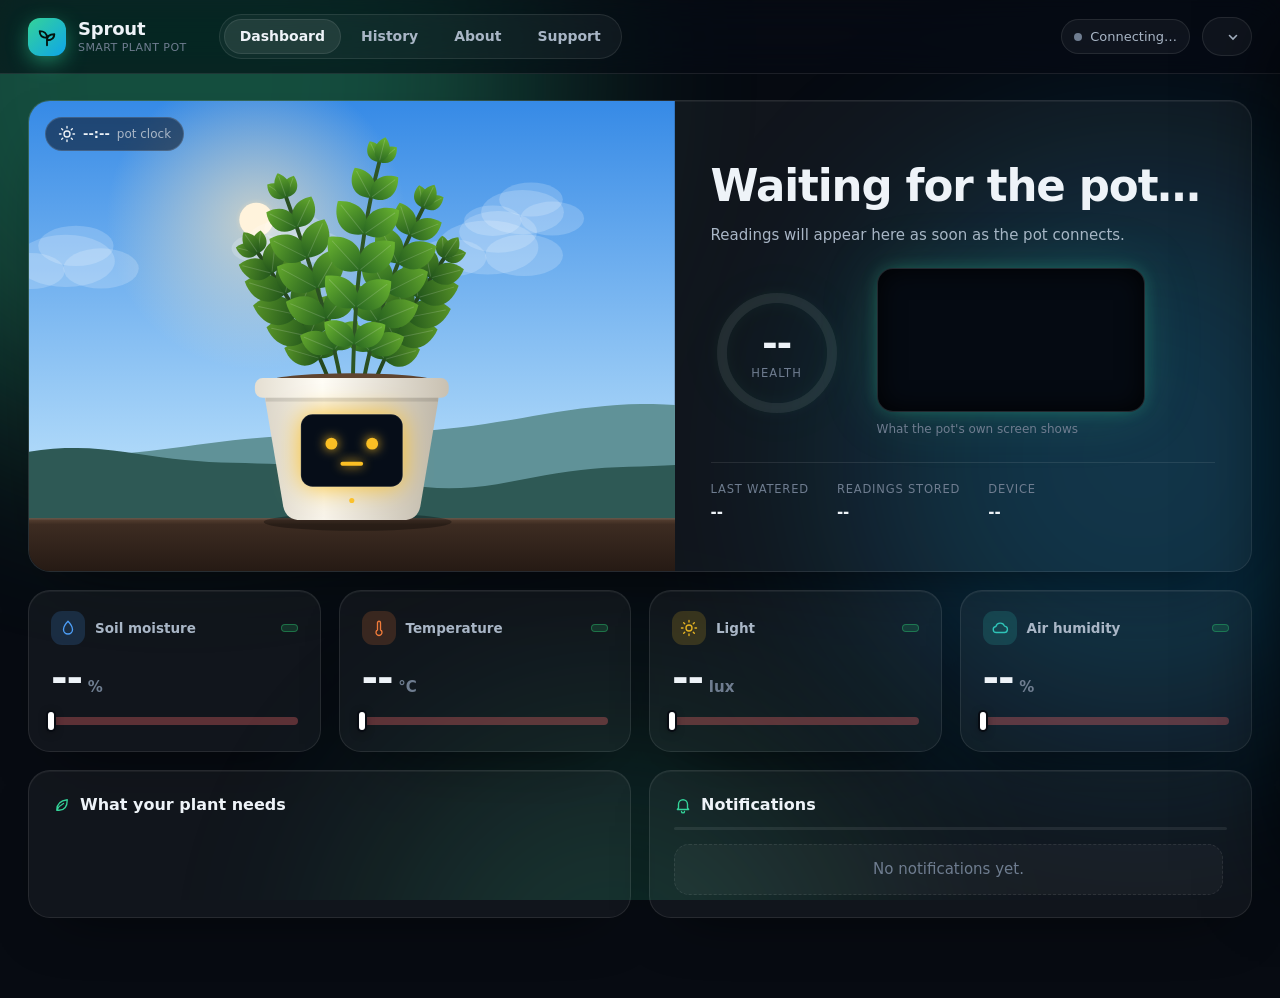
==== static/index.html @ 836662a9 "Initial commit: Smart Plant Pot ESP32 firmware, Flask server with SQLite, and the web dashboard (Das" ====
<!doctype html>
<html lang="en">
<head>
  <meta charset="utf-8">
  <meta name="viewport" content="width=device-width, initial-scale=1">
  <title>Sprout · Smart Plant Pot</title>
  <link rel="stylesheet" href="css/style.css">
</head>
<body data-state="healthy">
  <div class="aurora" aria-hidden="true"><i></i><i></i><i></i></div>

  <header class="nav">
    <a class="brand" href="#dashboard">
      <span class="logo"><svg viewBox="0 0 24 24"><path d="M12 21v-8M12 13C12 8 8.5 5.5 4 5.5 4 10 6.5 13 12 13zM12 15.5c0-4 3-6.5 8-6.5 0 4.2-2.8 6.5-8 6.5z"/></svg></span>
      <span>Sprout<small>Smart Plant Pot</small></span>
    </a>
    <nav class="tabs" id="tabs">
      <a href="#dashboard" data-page="dashboard">Dashboard</a>
      <a href="#history" data-page="history">History</a>
      <a href="#about" data-page="about">About</a>
      <a href="#support" data-page="support">Support</a>
    </nav>
    <div class="nav-right">
      <div class="conn" id="conn"><span class="dot"></span><span id="connText">Connecting…</span></div>
      <label class="select"><span class="sr">Plant profile</span><select id="profileSel"></select></label>
      <button class="btn" id="simBtn" type="button"><span data-ic="sliders"></span><span class="lbl">Simulator</span></button>
    </div>
  </header>

  <main>
    <!-- ================= DASHBOARD ================= -->
    <section class="page" id="page-dashboard">
      <div class="hero card">
        <div class="scene-wrap">
          <canvas id="scene"></canvas>
          <div class="scene-chips">
            <span class="chip" id="clockChip"><span data-ic="sun"></span><b>--:--</b><em>pot clock</em></span>
          </div>
          <div class="offline-veil" id="offlineVeil"><span data-ic="wifi"></span>Pot is offline. Showing the last reading.</div>
        </div>
        <div class="hero-info">
          <div class="eyebrow"><span class="state-pill" id="statePill"></span><span id="latin"></span></div>
          <h1 id="headline">Waiting for the pot…</h1>
          <p class="subline" id="subline">Readings will appear here as soon as the pot connects.</p>

          <div class="hero-row">
            <div class="ring">
              <svg viewBox="0 0 120 120">
                <circle class="ring-bg" cx="60" cy="60" r="50"/>
                <circle class="ring-fg" id="ringFg" cx="60" cy="60" r="50" transform="rotate(-90 60 60)"/>
              </svg>
              <div class="ring-num"><b id="scoreNum">--</b><span>health</span></div>
            </div>
            <div class="oled-wrap">
              <div class="oled">
                <canvas id="oledScreen" width="128" height="64" aria-label="Pot screen"></canvas>
              </div>
              <span class="caption">What the pot's own screen shows</span>
            </div>
          </div>

          <dl class="facts">
            <div><dt>Last watered</dt><dd id="factWater">--</dd></div>
            <div><dt>Readings stored</dt><dd id="factCount">--</dd></div>
            <div><dt>Device</dt><dd id="factDevice">--</dd></div>
          </dl>
        </div>
      </div>

      <div class="sensors" id="sensors"></div>

      <div class="grid2">
        <div class="card pad">
          <h2><span data-ic="leaf"></span>What your plant needs</h2>
          <ul class="recs" id="recs"></ul>
        </div>
        <div class="card pad">
          <h2><span data-ic="bell"></span>Notifications<span class="feed-next" id="feedNext"></span></h2>
          <div class="feed-bar" aria-hidden="true"><i id="feedBar"></i></div>
          <ul class="feed" id="feed"><li class="empty">No notifications yet.</li></ul>
        </div>
      </div>
    </section>

    <!-- ================= HISTORY ================= -->
    <section class="page" id="page-history" hidden>
      <div class="page-head">
        <div>
          <h1>History</h1>
          <p class="subline">Every reading the pot has sent, with the ideal range for the selected plant.</p>
        </div>
        <div class="filters">
          <div class="seg" id="rangeSeg">
            <button data-n="120" type="button">Last 120</button>
            <button data-n="360" class="on" type="button">Last 360</button>
            <button data-n="1200" type="button">Last 1,200</button>
          </div>
          <div class="seg" id="viewSeg">
            <button data-v="charts" class="on" type="button">Charts</button>
            <button data-v="table" type="button">Table</button>
          </div>
        </div>
      </div>
      <div class="charts" id="charts"></div>
      <div class="card pad" id="tableWrap" hidden>
        <div class="table-scroll"><table id="histTable"></table></div>
      </div>
    </section>

    <!-- ================= ABOUT ================= -->
    <section class="page" id="page-about" hidden>
      <div class="about-hero">
        <span class="eyebrow">Diploma project · CSSE2205 · Software Engineering</span>
        <h1>A plant pot that tells you how it feels.</h1>
        <p class="lead">Sprout is a smart plant pot. Sensors in the pot watch the soil, the light and the air, and the pot
          turns those numbers into something anyone can read at a glance: one of six faces on its screen, such as
          HAPPY or THIRSTY, with a web dashboard that explains what is wrong and what to do about it.</p>
      </div>

      <h2 class="section">The six faces</h2>
      <p class="subline section-sub">The pot checks these rules from top to bottom and shows the first face that matches. The website uses exactly the same rules, so both always agree.</p>
      <div class="faces" id="faceCards"></div>
      <div class="legend">
        <span><i class="sw good"></i>Healthy: all is well</span>
        <span><i class="sw warn"></i>Normal: worth a look soon</span>
        <span><i class="sw bad"></i>Unhealthy: act now</span>
        <span><i class="sw rest"></i>Resting: it's dark, the plant sleeps</span>
      </div>

      <h2 class="section">How it works</h2>
      <div class="card pad">
        <div class="flow">
          <div class="node"><span data-ic="drop"></span><b>Sensors</b><small>Soil, light, temperature, humidity</small></div>
          <div class="pipe"></div>
          <div class="node"><span data-ic="chip"></span><b>ESP32</b><small>Reads the sensors, drives the screen</small></div>
          <div class="pipe"></div>
          <div class="node"><span data-ic="wifi"></span><b>Wi-Fi</b><small>HTTP POST with JSON</small></div>
          <div class="pipe"></div>
          <div class="node"><span data-ic="server"></span><b>Flask API</b><small>Applies the plant rules</small></div>
          <div class="pipe"></div>
          <div class="node"><span data-ic="db"></span><b>Database</b><small>Readings and notifications</small></div>
          <div class="pipe"></div>
          <div class="node"><span data-ic="screen"></span><b>Web app</b><small>Dashboard, history, advice</small></div>
        </div>
        <ol class="steps">
          <li><b>Measure.</b> The pot reads its sensors every few seconds.</li>
          <li><b>Decide.</b> The pot checks six simple rules in order and picks one face, such as HAPPY or THIRSTY.</li>
          <li><b>Send.</b> About every 6 seconds the ESP32 sends the reading to the server over Wi-Fi, or over USB as a backup.</li>
          <li><b>Show.</b> The pot draws the face on its screen. The server checks the reading with the same rules, saves it, and the web app shows live values, history, notifications and advice.</li>
        </ol>
      </div>

      <h2 class="section">What is inside</h2>
      <div class="parts">
        <div class="card pad"><h3>ESP32</h3><p>Microcontroller with built-in Wi-Fi. The brain of the pot.</p></div>
        <div class="card pad"><h3>Capacitive soil sensor</h3><p>Measures soil moisture without metal probes that corrode.</p></div>
        <div class="card pad"><h3>DHT22</h3><p>Air temperature and humidity around the plant.</p></div>
        <div class="card pad"><h3>BH1750</h3><p>Light level in lux, so the pot knows if its spot is bright enough.</p></div>
        <div class="card pad"><h3>OLED display</h3><p>A small screen on the pot that shows the face and the most important reading.</p></div>
        <div class="card pad"><h3>Flask and a database</h3><p>Python backend on the laptop that stores readings and applies the rules.</p></div>
      </div>

      <h2 class="section">The team</h2>
      <div class="team" id="team"></div>
      <p class="note">The real pot sends its readings over Wi-Fi, or over USB as a backup. When no pot is connected, the built-in simulator sends readings to the same address, so the website can still be demonstrated.</p>
    </section>

    <!-- ================= SUPPORT ================= -->
    <section class="page" id="page-support" hidden>
      <div class="page-head">
        <div>
          <h1>Customer support</h1>
          <p class="subline">Questions or problems with your Smart Plant Pot? Send the team a message and we'll reply by email.</p>
        </div>
      </div>
      <div class="support">
        <div class="card pad">
          <h2><span data-ic="mail"></span>Send us a message</h2>
          <form id="supportForm" novalidate>
            <div class="form-grid">
              <div class="field"><label for="sfName">Full name <em>*</em></label>
                <input id="sfName" name="name" autocomplete="name" placeholder="Ahmed Al Balushi" maxlength="80"><small class="err" data-for="name"></small></div>
              <div class="field"><label for="sfEmail">Email <em>*</em></label>
                <input id="sfEmail" name="email" type="email" autocomplete="email" placeholder="ahmed@example.com" maxlength="120"><small class="err" data-for="email"></small></div>
              <div class="field"><label for="sfPhone">Phone number</label>
                <input id="sfPhone" name="phone" type="tel" autocomplete="tel" placeholder="+968 9123 4567" maxlength="20"><small class="err" data-for="phone"></small></div>
              <div class="field"><label for="sfTopic">Topic <em>*</em></label>
                <select id="sfTopic" name="topic">
                  <option value="">Choose a topic</option>
                  <option>Question about my pot</option>
                  <option>Sensor or hardware problem</option>
                  <option>Website problem</option>
                  <option>Feedback or suggestion</option>
                  <option>Other</option>
                </select><small class="err" data-for="topic"></small></div>
              <div class="field wide"><label for="sfMessage">Message <em>*</em><span class="count" id="sfCount">0 / 1000</span></label>
                <textarea id="sfMessage" name="message" rows="6" maxlength="1000" placeholder="Tell us what happened, and what the pot's screen shows."></textarea><small class="err" data-for="message"></small></div>
            </div>
            <div class="form-foot">
              <span class="caption"><em>*</em> Required. We only use your details to reply to you.</span>
              <button class="btn primary" type="submit" id="sfSend">Send message</button>
            </div>
            <p class="form-error" id="sfError" hidden></p>
          </form>
          <div class="sent" id="supportSent" hidden>
            <span class="sent-ic" data-ic="check"></span>
            <h3>Message sent</h3>
            <p id="sentText"></p>
            <button class="btn" type="button" id="sfAgain">Send another message</button>
          </div>
        </div>
        <div class="support-side">
          <div class="card pad">
            <h2><span data-ic="info"></span>Quick answers</h2>
            <div class="faq">
              <details><summary>The pot's face says SLEEPY</summary><p>The light is under 10 lux, so the plant is resting. Move the pot closer to a window during the day.</p></details>
              <details><summary>The website says "Pot offline"</summary><p>No reading arrived for 20 seconds. Check that the pot is on, connected to the same Wi-Fi as the laptop, or plugged in by USB.</p></details>
              <details><summary>Soil moisture always shows 0%</summary><p>Make sure the soil sensor is pushed into the soil up to the white line, and that its three wires are firmly connected.</p></details>
              <details><summary>The pot and website show different faces</summary><p>Select "Mint (pot rules)" in the plant menu at the top. Other plant profiles use different ranges.</p></details>
              <details><summary>The screen shows NO WIFI</summary><p>The pot can only join 2.4 GHz Wi-Fi. On an iPhone hotspot, turn on Maximize Compatibility.</p></details>
            </div>
          </div>
          <div class="card pad">
            <h2><span data-ic="leaf"></span>About the team</h2>
            <p class="subline">Smart Plant Pot is a diploma project by Group D28, Department of IT, University of Technology and Applied Sciences, Al Musanna.</p>
          </div>
        </div>
      </div>
    </section>
  </main>

  <!-- ================= SIMULATOR ================= -->
  <aside class="drawer" id="drawer" aria-label="Virtual pot simulator">
    <div class="drawer-head">
      <div><h2>Virtual pot</h2><p>Stands in for the ESP32 and its sensors.</p></div>
      <button class="icon-btn" id="simClose" type="button" aria-label="Close simulator">✕</button>
    </div>
    <div class="drawer-body">
      <button class="btn water" id="waterBtn" type="button"><span data-ic="drop"></span>Water the plant</button>

      <h3>Scenarios</h3>
      <div class="scenarios" id="scenarios"></div>

      <h3>Environment</h3>
      <div class="sliders" id="sliders"></div>

      <h3>Time</h3>
      <div class="seg wrap" id="speedSeg"></div>
      <label class="toggle"><input type="checkbox" id="dayCycle"><span class="sw-t"></span>Day and night cycle</label>

      <h3>Connection</h3>
      <label class="toggle"><input type="checkbox" id="wifiTgl"><span class="sw-t"></span>Pot connected to Wi-Fi</label>

      <h3>Last message sent by the pot</h3>
      <pre class="payload" id="payload">--</pre>
      <button class="btn ghost small" id="resetBtn" type="button">Clear stored history</button>
    </div>
  </aside>

  <div class="toasts" id="toasts" aria-live="polite"></div>

  <script src="js/oled.js"></script>
  <script src="js/scene.js"></script>
  <script src="js/charts.js"></script>
  <script src="js/app.js"></script>
</body>
</html>
---- static/css/style.css ----
:root {
  --bg: #070b12;
  --surface: rgba(255, 255, 255, .045);
  --surface-2: rgba(255, 255, 255, .075);
  --line: rgba(255, 255, 255, .09);
  --ink: #eef3f8;
  --ink-2: #a9b6c6;
  --ink-3: #6f7d90;
  --good: #2fcf75;
  --warn: #fab219;
  --bad: #f2555a;
  --info: #5aa9f7;
  --mood: #34d399;
  --mood-2: #0ea5e9;
  --radius: 22px;
  --drawer: 372px;
  font-family: "Segoe UI Variable Display", "Segoe UI", system-ui, -apple-system, Roboto, sans-serif;
}
body[data-state="normal"] { --mood: #fbbf24; --mood-2: #f97316; }
body[data-state="unhealthy"] { --mood: #fb7185; --mood-2: #e11d48; }
body[data-state="sleeping"] { --mood: #a5b4fc; --mood-2: #6366f1; }

* { box-sizing: border-box; }
[hidden] { display: none !important; }
html { color-scheme: dark; }
body { margin: 0; background: var(--bg); color: var(--ink); font-size: 15px; line-height: 1.5; min-height: 100vh; overflow-x: hidden; }
h1, h2, h3, p { margin: 0; }
button, select, input { font: inherit; color: inherit; }
.sr { position: absolute; width: 1px; height: 1px; overflow: hidden; clip: rect(0 0 0 0); }
svg.ic { width: 18px; height: 18px; fill: none; stroke: currentColor; stroke-width: 1.8; stroke-linecap: round; stroke-linejoin: round; flex: none; }

/* ---------- ambient background that follows the plant's mood ---------- */
.aurora { position: fixed; inset: 0; z-index: -1; overflow: hidden; }
.aurora i { position: absolute; border-radius: 50%; filter: blur(110px); opacity: .34; transition: background 1.6s ease; }
.aurora i:nth-child(1) { width: 56vw; height: 56vw; left: -14vw; top: -22vw; background: var(--mood); animation: drift 26s ease-in-out infinite alternate; }
.aurora i:nth-child(2) { width: 46vw; height: 46vw; right: -12vw; top: 18vh; background: var(--mood-2); opacity: .22; animation: drift 32s ease-in-out infinite alternate-reverse; }
.aurora i:nth-child(3) { width: 40vw; height: 40vw; left: 28vw; bottom: -26vw; background: var(--mood); opacity: .16; animation: drift 38s ease-in-out infinite alternate; }
@keyframes drift { to { transform: translate(6vw, 5vh) scale(1.15); } }

/* ---------- nav ---------- */
.nav { position: sticky; top: 0; z-index: 20; display: flex; align-items: center; gap: 20px; padding: 14px 28px;
  background: rgba(7, 11, 18, .62); backdrop-filter: blur(18px) saturate(1.4); border-bottom: 1px solid var(--line); }
.brand { display: flex; align-items: center; gap: 12px; color: var(--ink); text-decoration: none; font-weight: 700; font-size: 18px; letter-spacing: -.01em; line-height: 1.1; }
.brand small { display: block; font-size: 11px; font-weight: 500; color: var(--ink-3); letter-spacing: .04em; text-transform: uppercase; margin-top: 3px; }
.logo { width: 38px; height: 38px; border-radius: 12px; display: grid; place-items: center; background: linear-gradient(135deg, var(--mood), var(--mood-2)); transition: background 1.2s; box-shadow: 0 6px 24px -6px var(--mood); }
.logo svg { width: 22px; height: 22px; fill: none; stroke: #04130c; stroke-width: 2; stroke-linecap: round; stroke-linejoin: round; }
.tabs { display: flex; gap: 4px; margin-left: 12px; padding: 4px; border-radius: 999px; background: var(--surface); border: 1px solid var(--line); }
.tabs a { padding: 7px 16px; border-radius: 999px; color: var(--ink-2); text-decoration: none; font-weight: 600; font-size: 14px; transition: .2s; }
.tabs a:hover { color: var(--ink); }
.tabs a.on { background: var(--surface-2); color: var(--ink); box-shadow: inset 0 0 0 1px var(--line); }
.nav-right { margin-left: auto; display: flex; align-items: center; gap: 12px; }
.conn { display: flex; align-items: center; gap: 8px; font-size: 13px; color: var(--ink-2); padding: 7px 12px; border-radius: 999px; background: var(--surface); border: 1px solid var(--line); white-space: nowrap; }
.conn .dot { width: 8px; height: 8px; border-radius: 50%; background: var(--ink-3); }
.conn.on .dot { background: var(--good); box-shadow: 0 0 0 0 var(--good); animation: ping 1.6s infinite; }
.conn.off .dot { background: var(--bad); }
@keyframes ping { to { box-shadow: 0 0 0 9px transparent; } }
.select select { appearance: none; background: var(--surface) url("data:image/svg+xml,%3Csvg xmlns='http://www.w3.org/2000/svg' viewBox='0 0 12 12'%3E%3Cpath d='M2.5 4.5 6 8l3.5-3.5' fill='none' stroke='%23a9b6c6' stroke-width='1.6' stroke-linecap='round'/%3E%3C/svg%3E") no-repeat right 12px center / 12px;
  border: 1px solid var(--line); border-radius: 999px; padding: 8px 34px 8px 14px; font-weight: 600; font-size: 14px; cursor: pointer; }
.select select option { background: #111824; }
.btn { display: inline-flex; align-items: center; justify-content: center; gap: 8px; padding: 8px 16px; border-radius: 999px; border: 1px solid var(--line); background: var(--surface-2); font-weight: 600; font-size: 14px; cursor: pointer; transition: .18s; }
.btn:hover { background: rgba(255, 255, 255, .13); transform: translateY(-1px); }
.btn:active { transform: translateY(0) scale(.98); }
.btn.ghost { background: transparent; color: var(--ink-2); }
.btn.small { font-size: 13px; padding: 6px 12px; }
.icon-btn { width: 34px; height: 34px; border-radius: 50%; border: 1px solid var(--line); background: var(--surface); cursor: pointer; }
:focus-visible { outline: 2px solid var(--mood); outline-offset: 2px; }

/* ---------- layout ---------- */
main { max-width: 1320px; margin: 0 auto; padding: 26px 28px 80px; transition: margin .35s ease; }
.page { animation: rise .45s ease both; }
@keyframes rise { from { opacity: 0; transform: translateY(10px); } }
.card { background: var(--surface); border: 1px solid var(--line); border-radius: var(--radius); backdrop-filter: blur(22px); box-shadow: 0 24px 60px -32px rgba(0, 0, 0, .7), inset 0 1px 0 rgba(255, 255, 255, .05); }
.pad { padding: 22px 24px; }
h2 { font-size: 16px; font-weight: 650; display: flex; align-items: center; gap: 9px; margin-bottom: 16px; }
h2 .ic { color: var(--mood); transition: color 1s; }
.subline { color: var(--ink-2); max-width: 56ch; }

/* ---------- hero ---------- */
.hero { display: grid; grid-template-columns: minmax(0, 1.12fr) minmax(0, 1fr); overflow: hidden; }
.scene-wrap { position: relative; min-height: 470px; }
.scene-wrap canvas { position: absolute; inset: 0; width: 100%; height: 100%; display: block; }
.scene-chips { position: absolute; left: 16px; top: 16px; display: flex; gap: 8px; }
.chip { display: inline-flex; align-items: center; gap: 7px; padding: 6px 12px; border-radius: 999px; background: rgba(6, 12, 22, .55); backdrop-filter: blur(10px); border: 1px solid rgba(255, 255, 255, .14); font-size: 13px; }
.chip b { font-variant-numeric: tabular-nums; }
.chip em { font-style: normal; color: var(--ink-2); font-size: 12px; }
.offline-veil { position: absolute; inset: auto 16px 16px 16px; display: none; align-items: center; gap: 10px; padding: 10px 14px; border-radius: 14px; background: rgba(40, 10, 14, .78); border: 1px solid rgba(242, 85, 90, .5); font-size: 13.5px; backdrop-filter: blur(8px); }
body.offline .offline-veil { display: flex; }
body.offline .scene-wrap canvas { filter: grayscale(.7) brightness(.8); transition: filter .6s; }

.hero-info { padding: 34px 36px; display: flex; flex-direction: column; gap: 14px; justify-content: center; }
.eyebrow { display: flex; align-items: center; gap: 12px; font-size: 13px; color: var(--ink-3); font-style: italic; }
.state-pill { font-style: normal; display: inline-flex; align-items: center; gap: 6px; padding: 4px 11px 4px 8px; border-radius: 999px; font-weight: 650; font-size: 12.5px; color: var(--ink); background: color-mix(in srgb, var(--mood) 18%, transparent); border: 1px solid color-mix(in srgb, var(--mood) 45%, transparent); transition: 1s; }
.state-pill .ic { width: 15px; height: 15px; color: var(--mood); }
.state-pill:empty { display: none; }
#headline { font-size: clamp(30px, 3.4vw, 46px); line-height: 1.08; letter-spacing: -.025em; font-weight: 720; text-wrap: balance; }
#headline.swap, #subline.swap { animation: swap .5s ease; }
@keyframes swap { from { opacity: 0; transform: translateY(8px); filter: blur(4px); } }
.hero-row { display: flex; align-items: center; gap: 34px; margin-top: 8px; flex-wrap: wrap; }
.ring { position: relative; width: 132px; height: 132px; flex: none; }
.ring svg { width: 100%; height: 100%; overflow: visible; filter: drop-shadow(0 0 7px color-mix(in srgb, var(--mood) 70%, transparent)) drop-shadow(0 0 22px color-mix(in srgb, var(--mood) 35%, transparent)); transition: filter 1s; }
.ring circle { fill: none; stroke-width: 9; }
.ring-bg { stroke: rgba(255, 255, 255, .08); }
.ring-fg { stroke: var(--mood); stroke-linecap: round; stroke-dasharray: 314.16; stroke-dashoffset: 314.16; transition: stroke-dashoffset .9s cubic-bezier(.2, .8, .2, 1), stroke 1s; }
.ring-num { position: absolute; inset: 0; display: grid; place-content: center; text-align: center; }
.ring-num b { font-size: 38px; font-weight: 720; letter-spacing: -.03em; line-height: 1; font-variant-numeric: tabular-nums; }
.ring-num span { font-size: 11.5px; color: var(--ink-3); text-transform: uppercase; letter-spacing: .09em; margin-top: 3px; }
.oled-wrap { display: flex; flex-direction: column; gap: 8px; }
.oled { display: flex; align-items: center; gap: 12px; width: 268px; padding: 12px 16px; border-radius: 16px; background: #050a12; border: 1px solid rgba(255, 255, 255, .12); box-shadow: inset 0 0 26px rgba(0, 0, 0, .9), 0 0 18px -4px color-mix(in srgb, var(--mood) 45%, transparent), 0 0 60px 0 color-mix(in srgb, var(--mood) 16%, transparent); transition: box-shadow 1s; }
.oled canvas { width: 236px; height: 118px; flex: none; image-rendering: pixelated; }
.caption { font-size: 12px; color: var(--ink-3); }
.facts { display: flex; gap: 28px; margin: 10px 0 0; padding-top: 18px; border-top: 1px solid var(--line); flex-wrap: wrap; }
.facts dt { font-size: 11.5px; color: var(--ink-3); text-transform: uppercase; letter-spacing: .07em; }
.facts dd { margin: 2px 0 0; font-weight: 600; font-variant-numeric: tabular-nums; }

/* ---------- sensor cards ---------- */
.sensors { display: grid; grid-template-columns: repeat(4, minmax(0, 1fr)); gap: 18px; margin: 18px 0; }
.sensor { padding: 20px 22px 18px; position: relative; overflow: hidden; transition: transform .25s, border-color .6s; }
.sensor:hover { transform: translateY(-3px); }
.sensor[data-level="warn"] { border-color: color-mix(in srgb, var(--warn) 42%, transparent); }
.sensor[data-level="bad"] { border-color: color-mix(in srgb, var(--bad) 55%, transparent); animation: alarm 1.8s ease-in-out infinite; }
@keyframes alarm { 50% { box-shadow: 0 0 0 1px color-mix(in srgb, var(--bad) 40%, transparent), 0 0 44px -10px var(--bad); } }
.sensor-top { display: flex; align-items: center; gap: 10px; color: var(--ink-2); font-size: 13.5px; font-weight: 600; }
.sensor-ic { width: 34px; height: 34px; border-radius: 11px; display: grid; place-items: center; background: color-mix(in srgb, var(--c) 18%, transparent); color: var(--c); }
.sensor-val { margin-top: 12px; display: flex; align-items: baseline; gap: 6px; }
.sensor-val b { font-size: 40px; font-weight: 720; letter-spacing: -.03em; line-height: 1.05; font-variant-numeric: tabular-nums; }
.sensor-val span { color: var(--ink-3); font-weight: 600; }
.spark { position: absolute; right: 20px; top: 70px; width: 92px; height: 30px; opacity: .9; }
.spark svg { width: 100%; height: 100%; display: block; }
.badge { display: inline-flex; align-items: center; gap: 5px; margin-left: auto; font-size: 12px; font-weight: 650; padding: 3px 9px 3px 6px; border-radius: 999px; color: var(--ink); background: color-mix(in srgb, var(--s) 16%, transparent); border: 1px solid color-mix(in srgb, var(--s) 40%, transparent); white-space: nowrap; }
.badge .ic { width: 14px; height: 14px; color: var(--s); }
[data-level="good"] { --s: var(--good); } [data-level="warn"] { --s: var(--warn); } [data-level="bad"] { --s: var(--bad); } [data-level="info"] { --s: var(--info); }
.range { position: relative; height: 8px; border-radius: 99px; margin-top: 18px; background: color-mix(in srgb, var(--bad) 30%, rgba(255, 255, 255, .05)); }
.range i { position: absolute; top: 0; bottom: 0; border-radius: 99px; transition: left .6s, width .6s; }
.range .ok { background: color-mix(in srgb, var(--warn) 62%, #2a2410); }
.range .ideal { background: var(--good); }
.range .mark { top: -5px; bottom: -5px; width: 6px; margin-left: -3px; background: #fff; box-shadow: 0 0 0 2px var(--bg), 0 2px 8px rgba(0, 0, 0, .6); transition: left .5s cubic-bezier(.2, .8, .2, 1); }
.range-legend { display: flex; justify-content: space-between; margin-top: 8px; font-size: 11.5px; color: var(--ink-3); font-variant-numeric: tabular-nums; }

/* ---------- recommendations + feed ---------- */
.grid2 { display: grid; grid-template-columns: minmax(0, 1fr) minmax(0, 1fr); gap: 18px; }
.recs, .feed { list-style: none; margin: 0; padding: 0; display: flex; flex-direction: column; gap: 10px; }
.recs li, .feed li { display: flex; gap: 13px; align-items: flex-start; padding: 13px 14px; border-radius: 15px; background: rgba(255, 255, 255, .035); border: 1px solid var(--line); }
.recs li { animation: rise .4s ease both; }
.recs li { border-left: 3px solid var(--s); }
.li-ic { width: 32px; height: 32px; border-radius: 10px; display: grid; place-items: center; flex: none; background: color-mix(in srgb, var(--s) 16%, transparent); color: var(--s); }
.recs b, .feed b { display: block; font-weight: 650; }
.recs p, .feed p { color: var(--ink-2); font-size: 13.5px; }
.feed { max-height: 330px; overflow-y: auto; padding-right: 4px; }
.feed time { margin-left: auto; font-size: 12px; color: var(--ink-3); white-space: nowrap; padding-top: 2px; }
.feed li { flex: none; }
.feed li.enter { overflow: hidden; animation: feed-in .7s cubic-bezier(.2, .8, .2, 1) both; }
@keyframes feed-in { from { opacity: 0; max-height: 0; padding-top: 0; padding-bottom: 0; margin-bottom: -10px; border-color: transparent; transform: translateY(-6px); } to { opacity: 1; max-height: 140px; } }
.feed time { transition: opacity .4s; }
.feed-next { margin-left: auto; font-size: 12px; font-weight: 500; color: var(--ink-3); font-variant-numeric: tabular-nums; }
.feed-next b { color: var(--ink); font-weight: 650; }
.feed-bar { height: 3px; border-radius: 99px; background: rgba(255, 255, 255, .08); overflow: hidden; margin: -6px 0 14px; }
.feed-bar i { display: block; height: 100%; border-radius: 99px; transform-origin: left; transform: scaleX(0); background: linear-gradient(90deg, var(--mood-2), var(--mood)); transition: background 1s; }
.feed .empty { color: var(--ink-3); justify-content: center; border-style: dashed; }
::-webkit-scrollbar { width: 8px; height: 8px; } ::-webkit-scrollbar-thumb { background: rgba(255, 255, 255, .14); border-radius: 8px; }

/* ---------- history ---------- */
.page-head { display: flex; align-items: flex-end; justify-content: space-between; gap: 20px; flex-wrap: wrap; margin-bottom: 20px; }
.page-head h1 { font-size: 34px; letter-spacing: -.02em; }
.filters { display: flex; gap: 10px; flex-wrap: wrap; }
.seg { display: inline-flex; padding: 4px; gap: 2px; border-radius: 999px; background: var(--surface); border: 1px solid var(--line); }
.seg.wrap { display: flex; flex-wrap: wrap; border-radius: 16px; }
.seg button { border: 0; background: none; padding: 6px 13px; border-radius: 999px; font-size: 13px; font-weight: 600; color: var(--ink-2); cursor: pointer; flex: 1; white-space: nowrap; }
.seg button.on { background: var(--surface-2); color: var(--ink); box-shadow: inset 0 0 0 1px var(--line); }
.charts { display: grid; grid-template-columns: repeat(2, minmax(0, 1fr)); gap: 18px; }
.chart-card { padding: 20px 22px 14px; }
.chart-card.wide { grid-column: 1 / -1; }
.chart-head { display: flex; align-items: baseline; gap: 10px; margin-bottom: 8px; }
.chart-head i { width: 10px; height: 10px; border-radius: 3px; background: var(--c); align-self: center; }
.chart-head b { font-weight: 650; }
.chart-head span { color: var(--ink-3); font-size: 13px; }
.chart-head strong { margin-left: auto; font-variant-numeric: tabular-nums; }
.ch-grid { stroke: rgba(255, 255, 255, .07); }
.ch-tick { fill: var(--ink-3); font-size: 11px; font-variant-numeric: tabular-nums; }
.ch-empty { fill: var(--ink-3); font-size: 13px; }
.ch-band { fill: var(--good); opacity: .09; }
.ch-bandlabel { fill: var(--good); font-size: 10.5px; opacity: .85; }
.ch-dot { stroke: #0c121c; stroke-width: 2; }
.ch-cross { stroke: rgba(255, 255, 255, .35); stroke-dasharray: 3 3; }
.ch-tip { position: absolute; pointer-events: none; padding: 6px 10px; border-radius: 10px; background: rgba(10, 16, 26, .94); border: 1px solid var(--line); font-size: 12.5px; white-space: nowrap; box-shadow: 0 8px 24px rgba(0, 0, 0, .5); }
.ch-tip b { display: block; } .ch-tip span { color: var(--ink-3); }
.table-scroll { max-height: 560px; overflow: auto; }
table { width: 100%; border-collapse: collapse; font-variant-numeric: tabular-nums; font-size: 13.5px; }
th { text-align: right; color: var(--ink-3); font-weight: 600; font-size: 12px; text-transform: uppercase; letter-spacing: .06em; position: sticky; top: 0; background: #0d141f; }
th, td { padding: 9px 12px; border-bottom: 1px solid var(--line); }
td { text-align: right; } th:first-child, td:first-child, th:last-child, td:last-child { text-align: left; }
td .badge { margin: 0; }

/* ---------- about ---------- */
.about-hero { max-width: 820px; padding: 26px 0 8px; }
.about-hero .eyebrow { font-style: normal; text-transform: uppercase; letter-spacing: .1em; font-size: 12px; color: var(--mood); }
.about-hero h1 { font-size: clamp(34px, 4.6vw, 58px); letter-spacing: -.03em; line-height: 1.08; margin: 12px 0 14px; padding-bottom: .12em; text-wrap: balance;
  background: linear-gradient(100deg, #fff 30%, var(--mood)); -webkit-background-clip: text; background-clip: text; color: transparent; }
.lead { font-size: 17.5px; color: var(--ink-2); }
h2.section { font-size: 22px; letter-spacing: -.015em; margin: 44px 0 16px; }
.states { display: grid; grid-template-columns: repeat(3, minmax(0, 1fr)); gap: 18px; }
.state-card { overflow: hidden; }
.state-card canvas { display: block; width: 100%; height: 290px; }
.state-card h3, .parts h3 { font-size: 16px; display: flex; align-items: center; gap: 8px; margin-bottom: 6px; }
.state-card p, .parts p, .team p { color: var(--ink-2); font-size: 14px; }
.sw { width: 10px; height: 10px; border-radius: 50%; } .sw.good { background: var(--good); } .sw.warn { background: var(--warn); } .sw.bad { background: var(--bad); }
.flow { display: flex; align-items: stretch; gap: 0; overflow-x: auto; padding-bottom: 6px; }
.node { flex: 1 0 128px; display: flex; flex-direction: column; align-items: center; text-align: center; gap: 4px; padding: 16px 10px; border-radius: 16px; background: rgba(255, 255, 255, .04); border: 1px solid var(--line); }
.node .ic { width: 26px; height: 26px; color: var(--mood); margin-bottom: 4px; }
.node small { color: var(--ink-3); font-size: 12px; line-height: 1.35; }
.pipe { flex: 0 0 34px; align-self: center; height: 2px; background: linear-gradient(90deg, transparent 0 40%, var(--mood) 50%, transparent 60% 100%) 0 0 / 200% 100%, rgba(255, 255, 255, .14); animation: flow 1.4s linear infinite; }
@keyframes flow { from { background-position: 100% 0, 0 0; } to { background-position: -100% 0, 0 0; } }
.steps { margin: 22px 0 0; padding-left: 20px; color: var(--ink-2); display: grid; gap: 8px; }
.steps b { color: var(--ink); }
.parts { display: grid; grid-template-columns: repeat(3, minmax(0, 1fr)); gap: 14px; }
.team { display: grid; grid-template-columns: repeat(3, minmax(0, 1fr)); gap: 14px; }
.member { padding: 20px 16px; text-align: center; }
.avatar { width: 54px; height: 54px; border-radius: 50%; margin: 0 auto 10px; display: grid; place-items: center; font-weight: 700; color: #06120c; background: linear-gradient(135deg, var(--mood), var(--mood-2)); }
.note { margin-top: 26px; color: var(--ink-3); font-size: 13.5px; max-width: 76ch; }
.section-sub { margin: -6px 0 18px; }
.faces { display: grid; grid-template-columns: repeat(3, minmax(0, 1fr)); gap: 18px; }
.face-card { padding: 18px; display: flex; flex-direction: column; gap: 12px; }
.face-card canvas { display: block; width: 100%; aspect-ratio: 2 / 1; image-rendering: pixelated; border-radius: 12px; border: 6px solid #0b121c; background: #05090f; }
.face-card .face-top { display: flex; align-items: center; gap: 10px; }
.face-card .face-top b { font-size: 16px; letter-spacing: .02em; }
.face-card .face-top .badge { margin-left: auto; }
.face-card .rule { color: var(--ink); font-size: 14px; font-weight: 600; }
.face-card .tip { color: var(--ink-2); font-size: 13.5px; }
.face-card .order { width: 24px; height: 24px; border-radius: 50%; display: grid; place-items: center; font-size: 12px; font-weight: 700; background: var(--surface-2); border: 1px solid var(--line); color: var(--ink-2); flex: none; }
.legend { display: flex; flex-wrap: wrap; gap: 10px 22px; margin-top: 16px; color: var(--ink-2); font-size: 13.5px; }
.legend span { display: inline-flex; align-items: center; gap: 8px; }
.sw.rest { background: #a5b4fc; } [data-level="rest"] { --s: #a5b4fc; }

/* ---------- support ---------- */
.support { display: grid; grid-template-columns: minmax(0, 1.5fr) minmax(0, 1fr); gap: 18px; align-items: start; }
.support-side { display: flex; flex-direction: column; gap: 18px; }
.form-grid { display: grid; grid-template-columns: minmax(0, 1fr) minmax(0, 1fr); gap: 16px 18px; }
.field { display: flex; flex-direction: column; gap: 6px; min-width: 0; }
.field.wide { grid-column: 1 / -1; }
.field label { display: flex; gap: 4px; font-size: 13.5px; font-weight: 600; color: var(--ink-2); }
.field label em, .form-foot em { color: var(--bad); font-style: normal; }
.field .count { margin-left: auto; font-weight: 500; color: var(--ink-3); font-variant-numeric: tabular-nums; }
.field input, .field select, .field textarea { width: 100%; box-sizing: border-box; font: inherit; color: var(--ink); background: rgba(255, 255, 255, .045); border: 1px solid var(--line); border-radius: 12px; padding: 10px 12px; transition: border-color .15s, background .15s; }
.field textarea { resize: vertical; min-height: 120px; }
.field select { appearance: none; background: rgba(255, 255, 255, .045) url("data:image/svg+xml,%3Csvg xmlns='http://www.w3.org/2000/svg' viewBox='0 0 12 12'%3E%3Cpath d='M2.5 4.5 6 8l3.5-3.5' fill='none' stroke='%23a9b6c6' stroke-width='1.6' stroke-linecap='round'/%3E%3C/svg%3E") no-repeat right 12px center / 12px; padding-right: 34px; }
.field select option { background: #111824; }
.field input::placeholder, .field textarea::placeholder { color: var(--ink-3); }
.field input:focus, .field select:focus, .field textarea:focus { outline: none; border-color: color-mix(in srgb, var(--mood) 70%, transparent); background: rgba(255, 255, 255, .07); }
.field.invalid input, .field.invalid select, .field.invalid textarea { border-color: color-mix(in srgb, var(--bad) 75%, transparent); }
.err { color: var(--bad); font-size: 12.5px; min-height: 0; }
.err:empty { display: none; }
.form-foot { display: flex; align-items: center; justify-content: space-between; gap: 14px; margin-top: 20px; flex-wrap: wrap; }
.btn.primary { border: 0; color: #06120c; background: var(--good); padding: 10px 22px; }
.btn.primary:hover { background: color-mix(in srgb, var(--good) 85%, #fff); }
.btn.primary:disabled { opacity: .6; cursor: wait; transform: none; }
.form-error { margin-top: 12px; color: var(--bad); font-size: 13.5px; }
.sent { text-align: center; padding: 30px 10px 14px; display: flex; flex-direction: column; align-items: center; gap: 10px; }
.sent-ic .ic { width: 46px; height: 46px; padding: 10px; border-radius: 50%; color: var(--good); background: color-mix(in srgb, var(--good) 16%, transparent); }
.sent h3 { font-size: 20px; } .sent p { color: var(--ink-2); max-width: 46ch; }
.faq details { border-top: 1px solid var(--line); padding: 11px 0; }
.faq details:first-child { border-top: 0; padding-top: 0; }
.faq summary { cursor: pointer; font-weight: 600; font-size: 14.5px; list-style: none; display: flex; justify-content: space-between; gap: 10px; }
.faq summary::-webkit-details-marker { display: none; }
.faq summary::after { content: "+"; color: var(--ink-3); font-weight: 500; }
.faq details[open] summary::after { content: "\2212"; }
.faq p { color: var(--ink-2); font-size: 13.5px; margin-top: 6px; }

/* ---------- simulator drawer ---------- */
.drawer { position: fixed; z-index: 30; top: 0; right: 0; bottom: 0; width: var(--drawer); max-width: 100vw; display: flex; flex-direction: column;
  background: rgba(10, 15, 24, .9); backdrop-filter: blur(26px); border-left: 1px solid var(--line); transform: translateX(102%); transition: transform .35s cubic-bezier(.2, .8, .2, 1); box-shadow: -30px 0 80px -30px rgba(0, 0, 0, .8); }
body.sim-open .drawer { transform: none; }
.drawer-head { display: flex; justify-content: space-between; align-items: flex-start; padding: 20px 22px 14px; border-bottom: 1px solid var(--line); }
.drawer-head h2 { margin: 0; font-size: 18px; } .drawer-head p { color: var(--ink-3); font-size: 13px; }
.drawer-body { padding: 18px 22px 30px; overflow-y: auto; display: flex; flex-direction: column; gap: 12px; }
.drawer h3 { font-size: 11.5px; text-transform: uppercase; letter-spacing: .09em; color: var(--ink-3); margin-top: 12px; }
.btn.water { padding: 14px; font-size: 15.5px; border: 0; color: #04121f; background: linear-gradient(135deg, #7cc8ff, #3b8ef0); box-shadow: 0 12px 30px -12px #3b8ef0; }
.btn.water:hover { background: linear-gradient(135deg, #9ad5ff, #4c9df5); }
.scenarios { display: grid; grid-template-columns: 1fr 1fr; gap: 8px; }
.scenarios button { text-align: left; padding: 10px 12px; border-radius: 14px; border: 1px solid var(--line); background: var(--surface); cursor: pointer; transition: .18s; }
.scenarios button:hover { background: var(--surface-2); border-color: color-mix(in srgb, var(--mood) 50%, transparent); transform: translateY(-1px); }
.scenarios b { display: block; font-size: 13.5px; } .scenarios span { font-size: 12px; color: var(--ink-3); line-height: 1.3; display: block; }
.sliders { display: flex; flex-direction: column; gap: 14px; }
.slider-row label { display: flex; justify-content: space-between; font-size: 13.5px; font-weight: 600; margin-bottom: 6px; }
.slider-row output { color: var(--ink-2); font-variant-numeric: tabular-nums; font-weight: 500; }
input[type=range] { -webkit-appearance: none; appearance: none; width: 100%; height: 6px; border-radius: 99px; background: linear-gradient(90deg, var(--c, var(--mood)) var(--p, 50%), rgba(255, 255, 255, .12) var(--p, 50%)); cursor: pointer; margin: 6px 0; }
input[type=range]::-webkit-slider-thumb { -webkit-appearance: none; width: 18px; height: 18px; border-radius: 50%; background: #fff; box-shadow: 0 0 0 3px rgba(10, 15, 24, .9), 0 2px 10px rgba(0, 0, 0, .6); }
input[type=range]::-moz-range-thumb { width: 18px; height: 18px; border: 0; border-radius: 50%; background: #fff; }
.toggle { display: flex; align-items: center; gap: 11px; font-size: 14px; cursor: pointer; }
.toggle input { position: absolute; opacity: 0; }
.sw-t { width: 40px; height: 23px; border-radius: 99px; background: rgba(255, 255, 255, .14); position: relative; transition: .2s; flex: none; }
.sw-t::after { content: ""; position: absolute; left: 3px; top: 3px; width: 17px; height: 17px; border-radius: 50%; background: #fff; transition: .2s; }
.toggle input:checked + .sw-t { background: var(--good); } .toggle input:checked + .sw-t::after { left: 20px; }
.toggle input:focus-visible + .sw-t { outline: 2px solid var(--mood); outline-offset: 2px; }
.payload { margin: 0; padding: 12px 14px; border-radius: 14px; background: #05090f; border: 1px solid var(--line); font: 12px/1.55 ui-monospace, "Cascadia Mono", Consolas, monospace; color: #9fe7c4; white-space: pre-wrap; }

/* ---------- toasts ---------- */
.toasts { position: fixed; left: 24px; bottom: 24px; z-index: 40; display: flex; flex-direction: column; gap: 10px; width: min(360px, calc(100vw - 48px)); }
.toast { display: flex; gap: 12px; padding: 13px 15px; border-radius: 16px; background: rgba(13, 19, 30, .94); border: 1px solid color-mix(in srgb, var(--s) 45%, transparent); box-shadow: 0 18px 50px -14px rgba(0, 0, 0, .8); animation: toast-in .4s cubic-bezier(.2, .9, .3, 1.2) both; }
.toast.out { animation: toast-out .35s ease forwards; }
.toast b { display: block; } .toast p { color: var(--ink-2); font-size: 13px; }
@keyframes toast-in { from { opacity: 0; transform: translateX(-30px) scale(.96); } }
@keyframes toast-out { to { opacity: 0; transform: translateX(-30px); } }

/* ---------- responsive ---------- */
@media (min-width: 1500px) {
  body.sim-open main { margin-right: calc(var(--drawer) + 20px); margin-left: 20px; }
  body.sim-open .nav { padding-right: calc(var(--drawer) + 28px); }
}
@media (max-width: 1100px) {
  .hero { grid-template-columns: 1fr; } .scene-wrap { min-height: 400px; }
  .sensors { grid-template-columns: repeat(2, minmax(0, 1fr)); }
  .faces { grid-template-columns: repeat(2, minmax(0, 1fr)); }
  .support { grid-template-columns: 1fr; }
}
@media (max-width: 760px) {
  .nav { flex-wrap: wrap; padding: 12px 16px; gap: 10px; } .tabs { order: 3; margin: 0; width: 100%; justify-content: space-between; } .tabs a { flex: 1; text-align: center; }
  .conn span:last-child { display: none; }
  .brand small, #simBtn .lbl { display: none; } .nav-right { gap: 8px; } #simBtn { padding: 8px 10px; }
  main { padding: 16px 16px 70px; }
  .grid2, .charts, .states, .parts, .faces, .form-grid { grid-template-columns: 1fr; } .sensors { gap: 12px; }
  .tabs a { padding: 7px 6px; font-size: 13px; }
  .hero-info { padding: 24px 20px; } .sensor-val b { font-size: 32px; } .spark { display: none; }
  .team { grid-template-columns: repeat(2, minmax(0, 1fr)); }
}
@media (prefers-reduced-motion: reduce) { *, *::before, *::after { animation-duration: .01ms !important; transition-duration: .01ms !important; } }
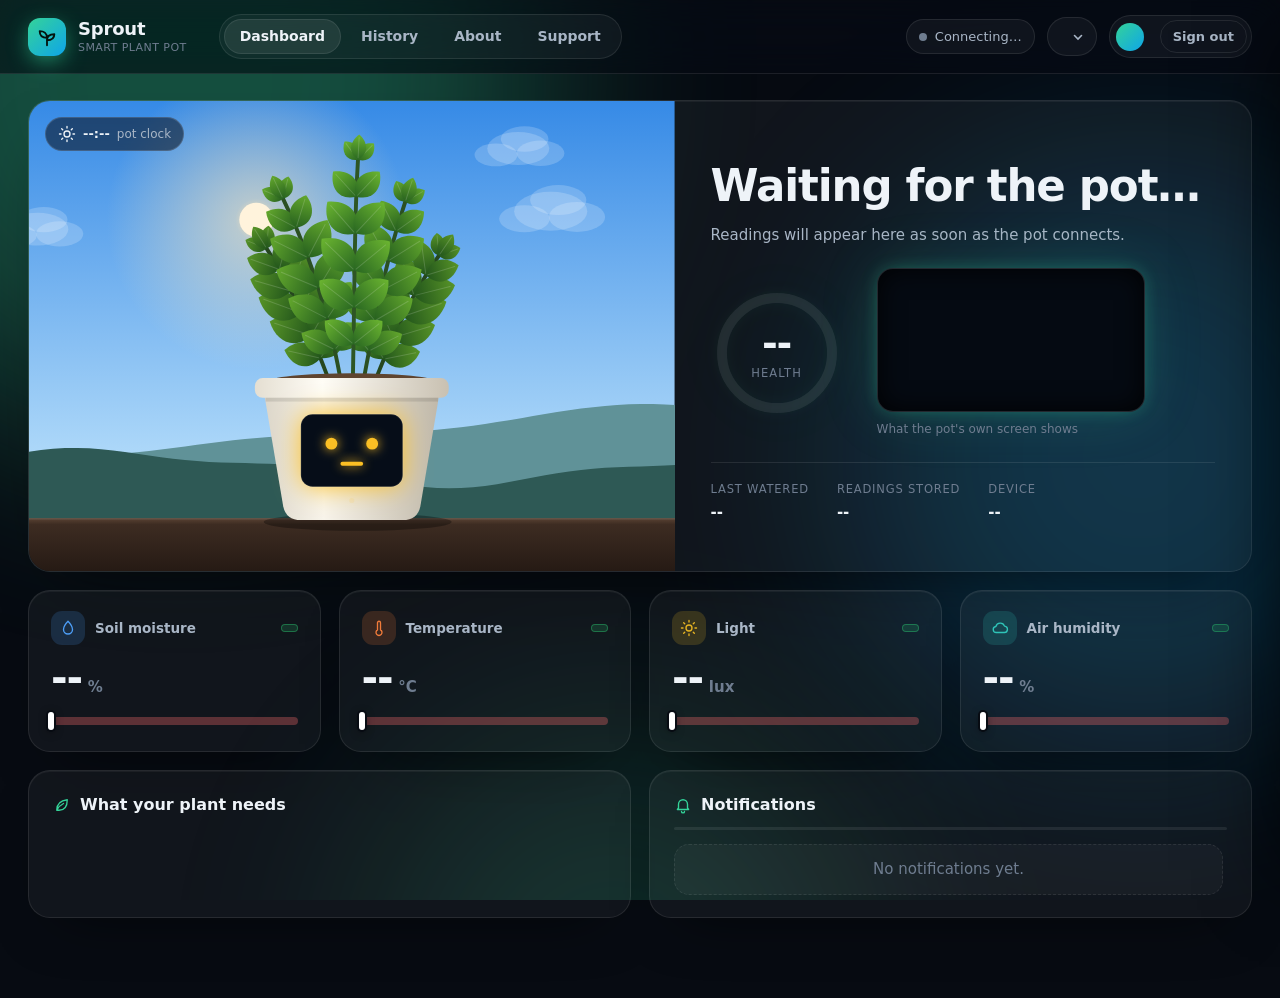
==== commit 443150ad: "Add accounts: sign up, sign in, user and admin roles (#3) - users table with hashed passwords (werkz" ====
--- a/static/index.html
+++ b/static/index.html
@@ -6,7 +6,7 @@
   <title>Sprout · Smart Plant Pot</title>
   <link rel="stylesheet" href="css/style.css">
 </head>
-<body data-state="healthy">
+<body data-state="healthy" class="checking">
   <div class="aurora" aria-hidden="true"><i></i><i></i><i></i></div>
 
   <header class="nav">
@@ -24,8 +24,36 @@
       <div class="conn" id="conn"><span class="dot"></span><span id="connText">Connecting…</span></div>
       <label class="select"><span class="sr">Plant profile</span><select id="profileSel"></select></label>
       <button class="btn" id="simBtn" type="button"><span data-ic="sliders"></span><span class="lbl">Simulator</span></button>
+      <div class="user-box" id="userBox">
+        <span class="user-ic" id="userInitial" aria-hidden="true"></span>
+        <span class="user-name"><b id="userName"></b><em id="userRole"></em></span>
+        <button class="btn small ghost" id="logoutBtn" type="button">Sign out</button>
+      </div>
     </div>
   </header>
+
+  <!-- ================= SIGN IN / SIGN UP ================= -->
+  <section class="auth" id="authPage" aria-labelledby="authTitle">
+    <div class="card pad auth-card">
+      <span class="logo auth-logo"><svg viewBox="0 0 24 24"><path d="M12 21v-8M12 13C12 8 8.5 5.5 4 5.5 4 10 6.5 13 12 13zM12 15.5c0-4 3-6.5 8-6.5 0 4.2-2.8 6.5-8 6.5z"/></svg></span>
+      <h1 id="authTitle">Welcome back</h1>
+      <p class="subline" id="authSub">Sign in to see how your plant is doing.</p>
+      <div class="seg auth-seg" id="authSeg" role="tablist">
+        <button type="button" class="on" data-mode="login" role="tab">Sign in</button>
+        <button type="button" data-mode="signup" role="tab">Create account</button>
+      </div>
+      <form id="authForm" novalidate>
+        <div class="field" id="afNameField" hidden><label for="afName">Full name</label>
+          <input id="afName" name="name" autocomplete="name" maxlength="80"><small class="err" data-for="name"></small></div>
+        <div class="field"><label for="afEmail">Email</label>
+          <input id="afEmail" name="email" type="email" autocomplete="email" maxlength="120"><small class="err" data-for="email"></small></div>
+        <div class="field"><label for="afPassword">Password<span class="count" id="afHint"></span></label>
+          <input id="afPassword" name="password" type="password" autocomplete="current-password" maxlength="128"><small class="err" data-for="password"></small></div>
+        <p class="form-error" id="afError" hidden></p>
+        <button class="btn primary auth-submit" type="submit" id="afSubmit">Sign in</button>
+      </form>
+    </div>
+  </section>
 
   <main>
     <!-- ================= DASHBOARD ================= -->
--- a/static/css/style.css
+++ b/static/css/style.css
@@ -264,6 +264,28 @@
 .faq details[open] summary::after { content: "\2212"; }
 .faq p { color: var(--ink-2); font-size: 13.5px; margin-top: 6px; }
 
+/* ---------- sign in ---------- */
+.auth { display: none; min-height: calc(100vh - 90px); place-items: center; padding: 32px 16px; }
+body.signed-out .auth { display: grid; }
+body.signed-out main, body.signed-out .tabs, body.signed-out .nav-right, body.signed-out .drawer,
+body.checking main, body.checking .tabs, body.checking .nav-right { display: none; }
+.auth-card { width: 100%; max-width: 420px; text-align: center; }
+.auth-logo { display: inline-grid; width: 46px; height: 46px; margin-bottom: 10px; }
+.auth-card h1 { font-size: 26px; letter-spacing: -.02em; }
+.auth-card .subline { margin: 6px auto 18px; }
+.auth-seg { margin-bottom: 18px; }
+.auth-card form { display: flex; flex-direction: column; gap: 14px; text-align: left; }
+.auth-submit { width: 100%; margin-top: 4px; }
+.user-box { display: flex; align-items: center; gap: 8px; padding: 4px 4px 4px 6px; border-radius: 999px; background: var(--surface); border: 1px solid var(--line); }
+.user-ic { width: 28px; height: 28px; border-radius: 50%; display: grid; place-items: center; font-size: 13px; font-weight: 700; color: #06120c; background: linear-gradient(135deg, var(--mood), var(--mood-2)); }
+.user-name { display: flex; flex-direction: column; line-height: 1.15; font-size: 13px; }
+.user-name em { font-style: normal; font-size: 11px; color: var(--ink-3); }
+@media (max-width: 1100px) { .user-name { display: none; } }
+@media (max-width: 1200px) { #simBtn .lbl, .brand small { display: none; } #simBtn { padding: 8px 10px; } }
+@media (max-width: 1000px) { .nav { flex-wrap: wrap; gap: 10px; } .tabs { order: 3; margin: 0; width: 100%; justify-content: space-between; } .tabs a { flex: 1; text-align: center; } }
+#logoutBtn { white-space: nowrap; }
+@media (max-width: 760px) { .user-ic { display: none; } .user-box { padding: 2px; } }
+
 /* ---------- simulator drawer ---------- */
 .drawer { position: fixed; z-index: 30; top: 0; right: 0; bottom: 0; width: var(--drawer); max-width: 100vw; display: flex; flex-direction: column;
   background: rgba(10, 15, 24, .9); backdrop-filter: blur(26px); border-left: 1px solid var(--line); transform: translateX(102%); transition: transform .35s cubic-bezier(.2, .8, .2, 1); box-shadow: -30px 0 80px -30px rgba(0, 0, 0, .8); }
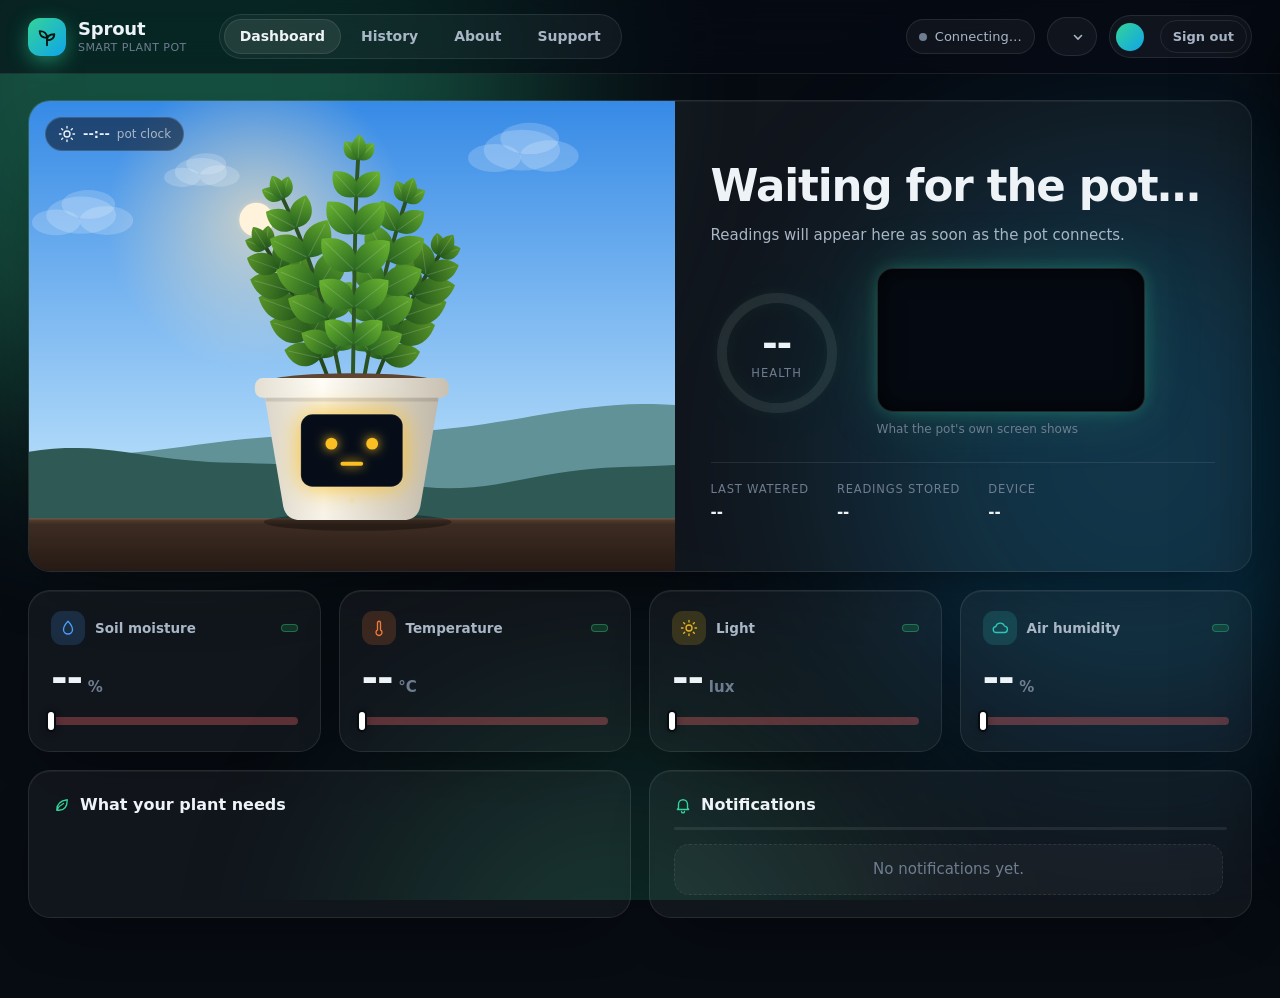
==== commit 7968b29b: "Simple admin sign-in: username admin (#3) - built-in admin account, username admin - laptop: passwor" ====
--- a/static/index.html
+++ b/static/index.html
@@ -45,8 +45,8 @@
       <form id="authForm" novalidate>
         <div class="field" id="afNameField" hidden><label for="afName">Full name</label>
           <input id="afName" name="name" autocomplete="name" maxlength="80"><small class="err" data-for="name"></small></div>
-        <div class="field"><label for="afEmail">Email</label>
-          <input id="afEmail" name="email" type="email" autocomplete="email" maxlength="120"><small class="err" data-for="email"></small></div>
+        <div class="field"><label for="afEmail" id="afEmailLabel">Email or username</label>
+          <input id="afEmail" name="email" type="text" autocomplete="username" maxlength="120"><small class="err" data-for="email"></small></div>
         <div class="field"><label for="afPassword">Password<span class="count" id="afHint"></span></label>
           <input id="afPassword" name="password" type="password" autocomplete="current-password" maxlength="128"><small class="err" data-for="password"></small></div>
         <p class="form-error" id="afError" hidden></p>
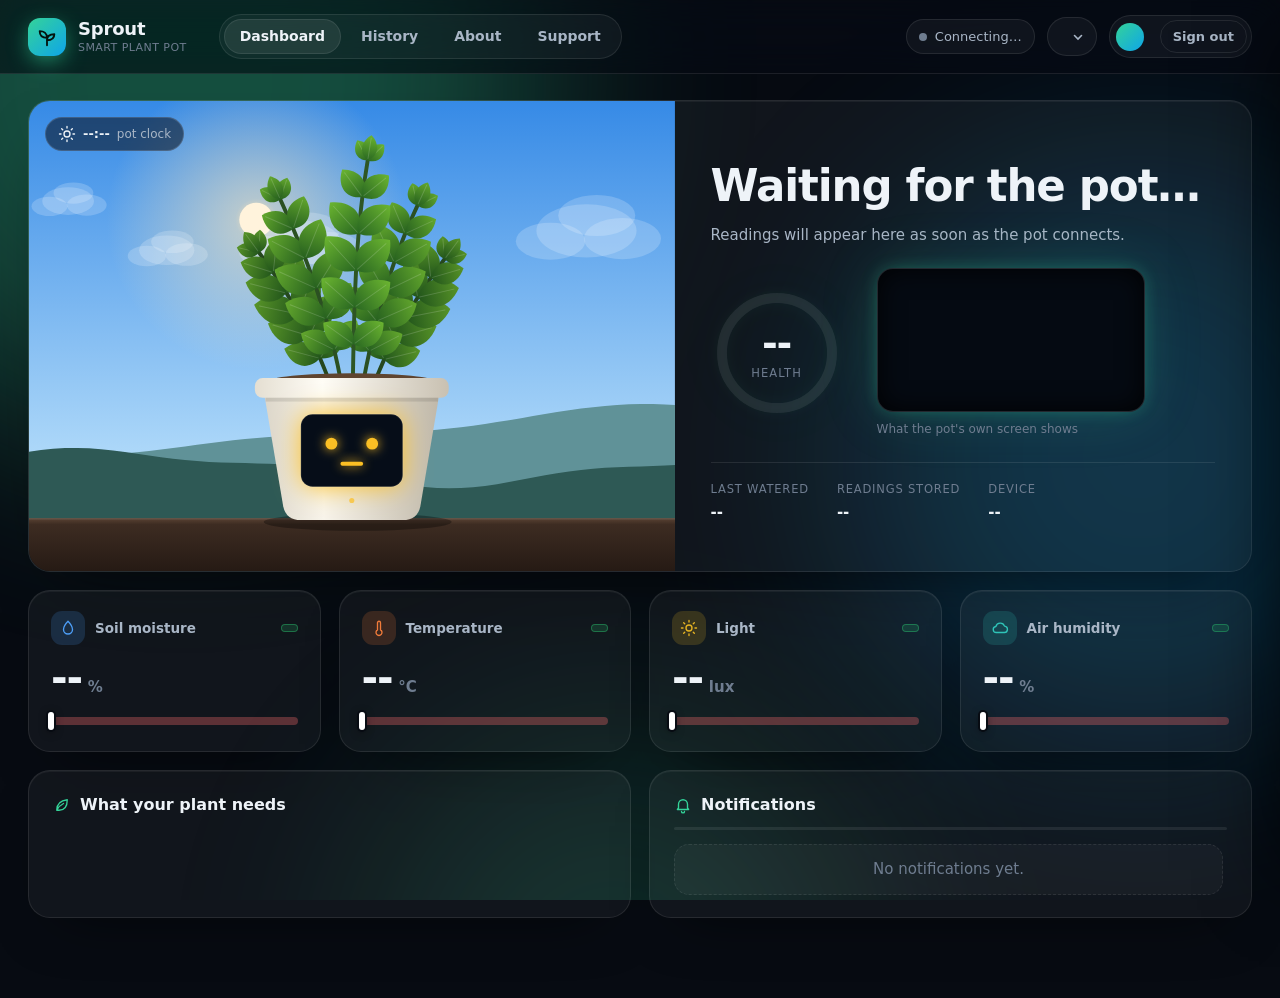
==== commit 1ebbec15: "Sign up and sign in with a username instead of an email (#13) - users.email renamed to users.usernam" ====
--- a/static/index.html
+++ b/static/index.html
@@ -45,8 +45,8 @@
       <form id="authForm" novalidate>
         <div class="field" id="afNameField" hidden><label for="afName">Full name</label>
           <input id="afName" name="name" autocomplete="name" maxlength="80"><small class="err" data-for="name"></small></div>
-        <div class="field"><label for="afEmail" id="afEmailLabel">Email or username</label>
-          <input id="afEmail" name="email" type="text" autocomplete="username" maxlength="120"><small class="err" data-for="email"></small></div>
+        <div class="field"><label for="afUser">Username<span class="count" id="afUserHint"></span></label>
+          <input id="afUser" name="username" type="text" autocomplete="username" autocapitalize="none" spellcheck="false" maxlength="20"><small class="err" data-for="username"></small></div>
         <div class="field"><label for="afPassword">Password<span class="count" id="afHint"></span></label>
           <input id="afPassword" name="password" type="password" autocomplete="current-password" maxlength="128"><small class="err" data-for="password"></small></div>
         <p class="form-error" id="afError" hidden></p>
--- a/static/css/style.css
+++ b/static/css/style.css
@@ -268,7 +268,7 @@
 .auth { display: none; min-height: calc(100vh - 90px); place-items: center; padding: 32px 16px; }
 body.signed-out .auth { display: grid; }
 body.signed-out main, body.signed-out .tabs, body.signed-out .nav-right, body.signed-out .drawer,
-body.checking main, body.checking .tabs, body.checking .nav-right { display: none; }
+body.checking main, body.checking .tabs, body.checking .nav-right, body.checking .drawer { display: none; }
 .auth-card { width: 100%; max-width: 420px; text-align: center; }
 .auth-logo { display: inline-grid; width: 46px; height: 46px; margin-bottom: 10px; }
 .auth-card h1 { font-size: 26px; letter-spacing: -.02em; }
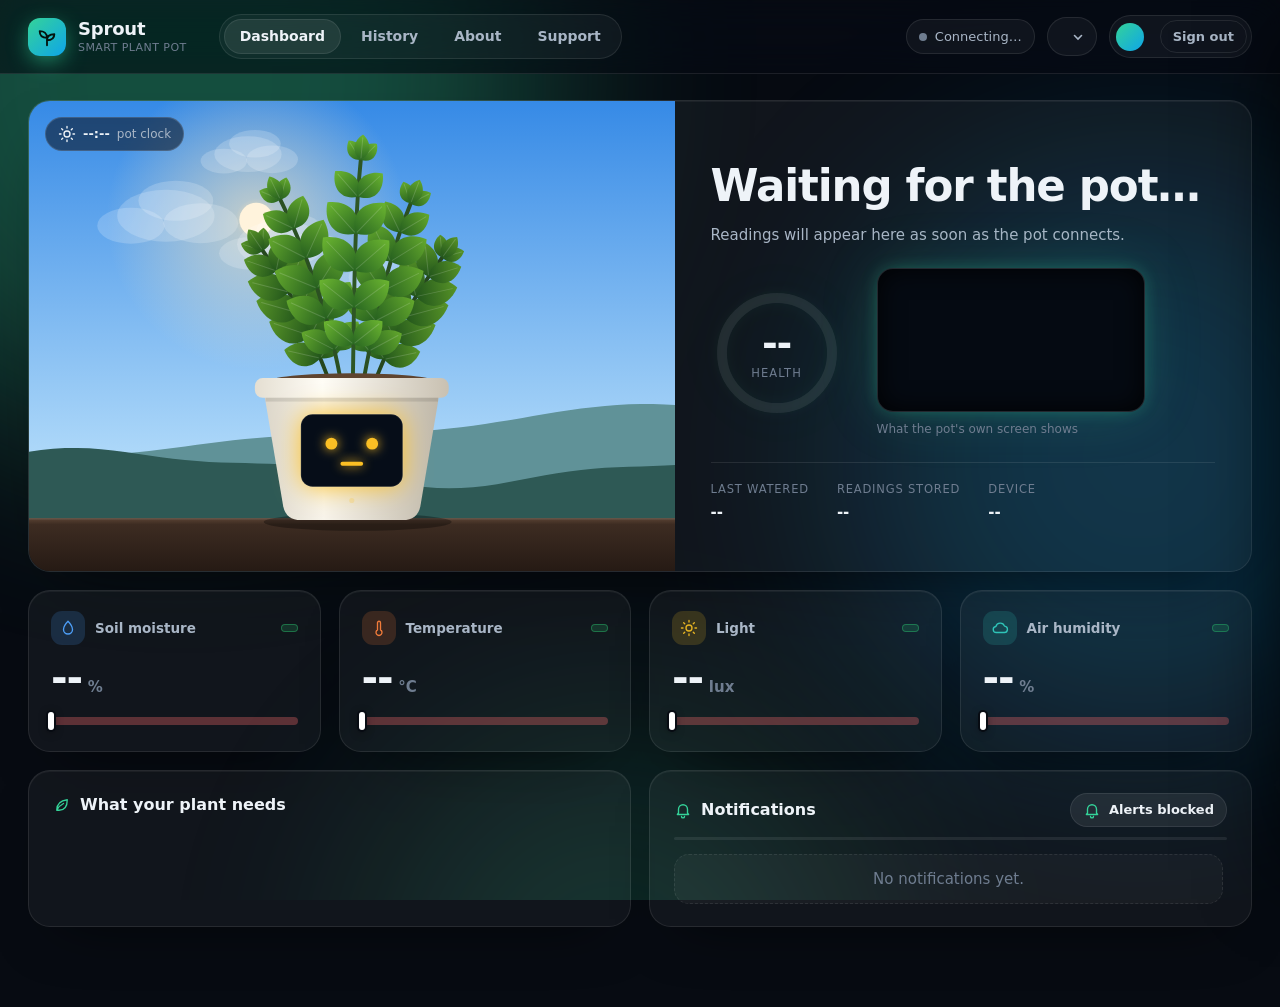
==== commit a93f4a10: "Install as a phone app with logo, offline screen and plant alerts (#10) - app logo (pot with a face " ====
--- a/static/index.html
+++ b/static/index.html
@@ -4,6 +4,15 @@
   <meta charset="utf-8">
   <meta name="viewport" content="width=device-width, initial-scale=1">
   <title>Sprout · Smart Plant Pot</title>
+  <meta name="description" content="See how your plant feels: live readings, history and alerts from your Smart Plant Pot.">
+  <meta name="theme-color" content="#070b12">
+  <link rel="manifest" href="/manifest.json">
+  <link rel="icon" href="/icons/favicon.ico" sizes="any">
+  <link rel="icon" href="/icons/icon.svg" type="image/svg+xml">
+  <link rel="apple-touch-icon" href="/icons/apple-touch-icon.png">
+  <meta name="apple-mobile-web-app-capable" content="yes">
+  <meta name="apple-mobile-web-app-title" content="Sprout">
+  <meta name="apple-mobile-web-app-status-bar-style" content="black-translucent">
   <link rel="stylesheet" href="css/style.css">
 </head>
 <body data-state="healthy" class="checking">
@@ -103,7 +112,7 @@
           <ul class="recs" id="recs"></ul>
         </div>
         <div class="card pad">
-          <h2><span data-ic="bell"></span>Notifications<span class="feed-next" id="feedNext"></span></h2>
+          <h2><span data-ic="bell"></span>Notifications<span class="feed-next" id="feedNext"></span><button class="btn small alert-btn" id="alertBtn" type="button" hidden></button></h2>
           <div class="feed-bar" aria-hidden="true"><i id="feedBar"></i></div>
           <ul class="feed" id="feed"><li class="empty">No notifications yet.</li></ul>
         </div>
--- a/static/css/style.css
+++ b/static/css/style.css
@@ -153,6 +153,9 @@
 .feed time { transition: opacity .4s; }
 .feed-next { margin-left: auto; font-size: 12px; font-weight: 500; color: var(--ink-3); font-variant-numeric: tabular-nums; }
 .feed-next b { color: var(--ink); font-weight: 650; }
+.alert-btn { margin-left: 10px; white-space: nowrap; }
+.feed-next:empty + .alert-btn { margin-left: auto; }
+.alert-btn.on { color: var(--good); border-color: color-mix(in srgb, var(--good) 45%, transparent); }
 .feed-bar { height: 3px; border-radius: 99px; background: rgba(255, 255, 255, .08); overflow: hidden; margin: -6px 0 14px; }
 .feed-bar i { display: block; height: 100%; border-radius: 99px; transform-origin: left; transform: scaleX(0); background: linear-gradient(90deg, var(--mood-2), var(--mood)); transition: background 1s; }
 .feed .empty { color: var(--ink-3); justify-content: center; border-style: dashed; }
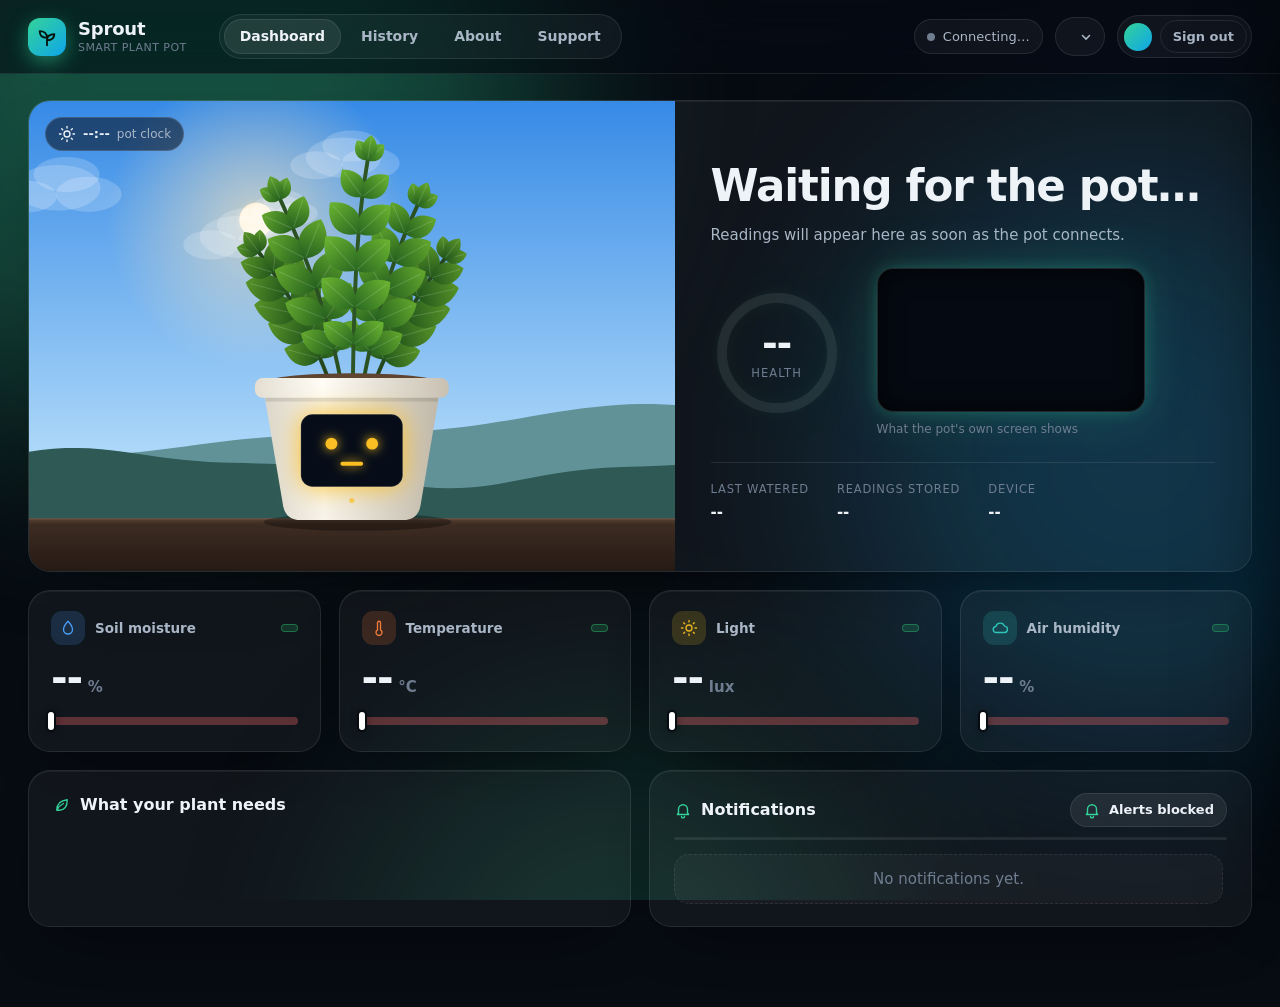
==== commit 463dfcda: "Phone app polish: iPhone notch, bottom tab bar and admin alert tester (#17) - safe-area spacing so c" ====
--- a/static/index.html
+++ b/static/index.html
@@ -2,7 +2,7 @@
 <html lang="en">
 <head>
   <meta charset="utf-8">
-  <meta name="viewport" content="width=device-width, initial-scale=1">
+  <meta name="viewport" content="width=device-width, initial-scale=1, viewport-fit=cover">
   <title>Sprout · Smart Plant Pot</title>
   <meta name="description" content="See how your plant feels: live readings, history and alerts from your Smart Plant Pot.">
   <meta name="theme-color" content="#070b12">
@@ -24,10 +24,11 @@
       <span>Sprout<small>Smart Plant Pot</small></span>
     </a>
     <nav class="tabs" id="tabs">
-      <a href="#dashboard" data-page="dashboard">Dashboard</a>
-      <a href="#history" data-page="history">History</a>
-      <a href="#about" data-page="about">About</a>
-      <a href="#support" data-page="support">Support</a>
+      <a href="#dashboard" data-page="dashboard"><span data-ic="leaf"></span><span>Dashboard</span></a>
+      <a href="#history" data-page="history"><span data-ic="chart"></span><span>History</span></a>
+      <a href="#about" data-page="about"><span data-ic="info"></span><span>About</span></a>
+      <a href="#support" data-page="support"><span data-ic="mail"></span><span>Support</span></a>
+      <a href="#admin" data-page="admin" id="adminTab" hidden><span data-ic="shield"></span><span>Admin</span></a>
     </nav>
     <div class="nav-right">
       <div class="conn" id="conn"><span class="dot"></span><span id="connText">Connecting…</span></div>
@@ -264,6 +265,22 @@
         </div>
       </div>
     </section>
+    <!-- ================= ADMIN (admins only) ================= -->
+    <section class="page" id="page-admin" hidden>
+      <div class="page-head">
+        <div>
+          <h1>Admin</h1>
+          <p class="subline">Tools for the person who looks after Sprout.</p>
+        </div>
+      </div>
+      <div class="card pad admin-card">
+        <h2><span data-ic="bell"></span>Test phone alerts</h2>
+        <p class="caption">Send yourself each kind of plant alert to see how it looks on your phone. Turn on alerts first on the Dashboard, in the Notifications card.</p>
+        <label class="check-row"><input type="checkbox" id="testDelay" checked> Wait 5 seconds, so you can lock your phone first</label>
+        <div class="test-alerts" id="testAlerts"></div>
+        <p class="test-msg" id="testMsg" hidden></p>
+      </div>
+    </section>
   </main>
 
   <!-- ================= SIMULATOR ================= -->
--- a/static/css/style.css
+++ b/static/css/style.css
@@ -1,4 +1,6 @@
 :root {
+  --sat: env(safe-area-inset-top, 0px); --sab: env(safe-area-inset-bottom, 0px);
+  --sal: env(safe-area-inset-left, 0px); --sar: env(safe-area-inset-right, 0px);
   --bg: #070b12;
   --surface: rgba(255, 255, 255, .045);
   --surface-2: rgba(255, 255, 255, .075);
@@ -154,6 +156,8 @@
 .feed-next { margin-left: auto; font-size: 12px; font-weight: 500; color: var(--ink-3); font-variant-numeric: tabular-nums; }
 .feed-next b { color: var(--ink); font-weight: 650; }
 .alert-btn { margin-left: 10px; white-space: nowrap; }
+.grid2 > * { min-width: 0; }
+.card h2:has(.alert-btn) { flex-wrap: wrap; row-gap: 8px; }
 .feed-next:empty + .alert-btn { margin-left: auto; }
 .alert-btn.on { color: var(--good); border-color: color-mix(in srgb, var(--good) 45%, transparent); }
 .feed-bar { height: 3px; border-radius: 99px; background: rgba(255, 255, 255, .08); overflow: hidden; margin: -6px 0 14px; }
@@ -283,9 +287,9 @@
 .user-ic { width: 28px; height: 28px; border-radius: 50%; display: grid; place-items: center; font-size: 13px; font-weight: 700; color: #06120c; background: linear-gradient(135deg, var(--mood), var(--mood-2)); }
 .user-name { display: flex; flex-direction: column; line-height: 1.15; font-size: 13px; }
 .user-name em { font-style: normal; font-size: 11px; color: var(--ink-3); }
-@media (max-width: 1100px) { .user-name { display: none; } }
+@media (max-width: 1280px) { .user-name { display: none; } }
 @media (max-width: 1200px) { #simBtn .lbl, .brand small { display: none; } #simBtn { padding: 8px 10px; } }
-@media (max-width: 1000px) { .nav { flex-wrap: wrap; gap: 10px; } .tabs { order: 3; margin: 0; width: 100%; justify-content: space-between; } .tabs a { flex: 1; text-align: center; } }
+@media (max-width: 1180px) { .nav { flex-wrap: wrap; gap: 10px; } .tabs { order: 3; margin: 0; width: 100%; justify-content: space-between; } .tabs a { flex: 1; text-align: center; } }
 #logoutBtn { white-space: nowrap; }
 @media (max-width: 760px) { .user-ic { display: none; } .user-box { padding: 2px; } }
 
@@ -347,3 +351,40 @@
   .team { grid-template-columns: repeat(2, minmax(0, 1fr)); }
 }
 @media (prefers-reduced-motion: reduce) { *, *::before, *::after { animation-duration: .01ms !important; transition-duration: .01ms !important; } }
+
+/* ---------- phones with a notch, and the installed app ---------- */
+html { -webkit-tap-highlight-color: transparent; }
+body.fake-notch { --sat: 59px; --sab: 34px; }   /* ?notch=1: pretend to be an iPhone 14 Pro */
+.nav { padding-top: calc(14px + var(--sat)); padding-left: calc(28px + var(--sal)); padding-right: calc(28px + var(--sar)); }
+.tabs .ic { display: none; }
+.tabs a[hidden] { display: none !important; }
+body.app { overscroll-behavior-y: none; }
+body.app .nav, body.app .tabs, body.app .btn, body.app .seg { -webkit-user-select: none; user-select: none; }
+@media (max-width: 760px) {
+  .nav { padding-top: calc(12px + var(--sat)); padding-left: calc(16px + var(--sal)); padding-right: calc(16px + var(--sar)); }
+  body.app .nav { flex-wrap: nowrap; justify-content: space-between; }
+  body.app .brand > span:last-child, body.app #simBtn { display: none; }
+  body.app .nav-right { min-width: 0; }
+  body.app .tabs { position: fixed; left: 0; right: 0; bottom: 0; z-index: 25; order: 0; width: auto; margin: 0; gap: 0;
+    padding: 6px calc(8px + var(--sar)) calc(6px + var(--sab)) calc(8px + var(--sal)); border: 0; border-top: 1px solid var(--line); border-radius: 0;
+    background: rgba(7, 11, 18, .94); backdrop-filter: blur(18px) saturate(1.4); justify-content: space-around; }
+  body.app .tabs a { flex: 1; display: flex; flex-direction: column; align-items: center; gap: 3px; padding: 6px 0 4px; font-size: 11px; border-radius: 12px; }
+  body.app .tabs a .ic { display: block; width: 22px; height: 22px; }
+  body.app .tabs a.on { background: none; box-shadow: none; color: var(--good); }
+  body.app main { padding-bottom: calc(96px + var(--sab)); }
+  body.app .toasts { left: 16px; bottom: calc(84px + var(--sab)); width: calc(100vw - 32px); }
+}
+
+/* ---------- admin ---------- */
+.admin-card { max-width: 760px; }
+.admin-card .caption { margin: 6px 0 14px; color: var(--ink-2); }
+.check-row { display: flex; align-items: center; gap: 10px; font-size: 14px; color: var(--ink-2); margin-bottom: 14px; cursor: pointer; }
+.check-row input { width: 18px; height: 18px; accent-color: var(--good); }
+.test-alerts { display: grid; grid-template-columns: repeat(3, minmax(0, 1fr)); gap: 10px; }
+.test-alert { display: flex; align-items: center; gap: 10px; padding: 12px 14px; border-radius: 14px; font: inherit; font-weight: 600; font-size: 14px; color: var(--ink); cursor: pointer;
+  background: rgba(255, 255, 255, .045); border: 1px solid color-mix(in srgb, var(--s, var(--line)) 45%, transparent); transition: .18s; text-align: left; }
+.test-alert:hover { background: rgba(255, 255, 255, .09); transform: translateY(-1px); }
+.test-alert .ic { width: 20px; height: 20px; flex: none; color: var(--s, var(--ink-2)); }
+.test-alert[data-level="warn"] { --s: var(--warn, #fbbf24); } .test-alert[data-level="bad"] { --s: var(--bad, #fb7185); } .test-alert[data-level="good"] { --s: var(--good); }
+.test-msg { margin-top: 14px; font-size: 14px; } .test-msg[data-level="bad"] { color: var(--bad); } .test-msg[data-level="good"] { color: var(--good); }
+@media (max-width: 760px) { .test-alerts { grid-template-columns: repeat(2, minmax(0, 1fr)); } }
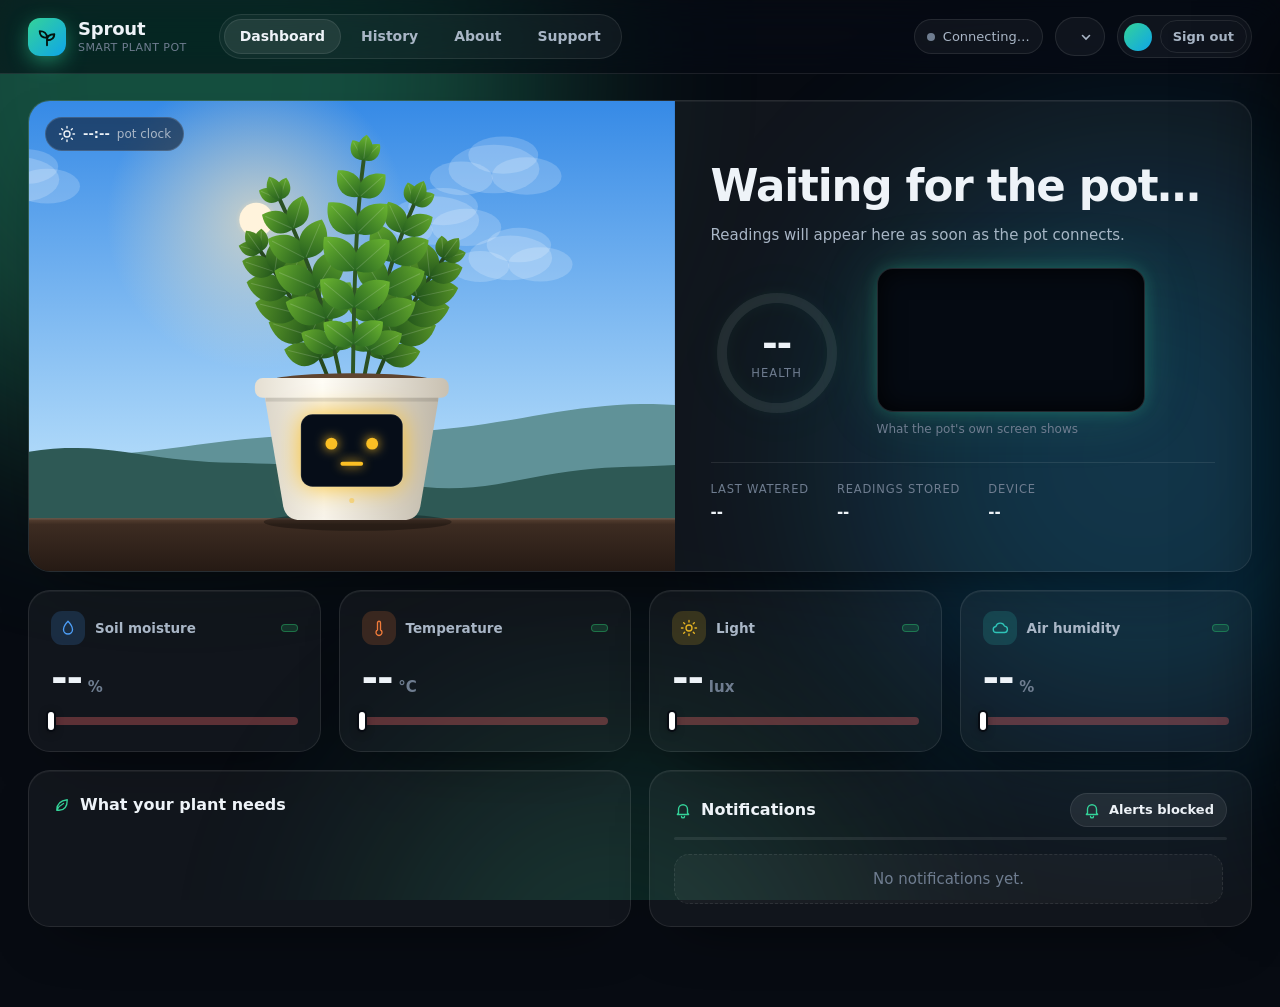
==== commit 05b14763: "Push alerts that reach the phone even when the app is closed (#15) - push_subscriptions table; /api/" ====
--- a/static/index.html
+++ b/static/index.html
@@ -276,7 +276,7 @@
       <div class="card pad admin-card">
         <h2><span data-ic="bell"></span>Test phone alerts</h2>
         <p class="caption">Send yourself each kind of plant alert to see how it looks on your phone. Turn on alerts first on the Dashboard, in the Notifications card.</p>
-        <label class="check-row"><input type="checkbox" id="testDelay" checked> Wait 5 seconds, so you can lock your phone first</label>
+        <label class="check-row"><input type="checkbox" id="testDelay" checked> Wait 10 seconds, so you can close the app or lock your phone first</label>
         <div class="test-alerts" id="testAlerts"></div>
         <p class="test-msg" id="testMsg" hidden></p>
       </div>
--- a/static/css/style.css
+++ b/static/css/style.css
@@ -359,6 +359,9 @@
 .tabs .ic { display: none; }
 .tabs a[hidden] { display: none !important; }
 body.app { overscroll-behavior-y: none; }
+/* installed app on tablets: icons next to the words in the top tabs (phones get the bottom bar below) */
+body.app .tabs a { display: inline-flex; align-items: center; justify-content: center; gap: 7px; }
+body.app .tabs .ic { display: block; width: 17px; height: 17px; flex: none; }
 body.app .nav, body.app .tabs, body.app .btn, body.app .seg { -webkit-user-select: none; user-select: none; }
 @media (max-width: 760px) {
   .nav { padding-top: calc(12px + var(--sat)); padding-left: calc(16px + var(--sal)); padding-right: calc(16px + var(--sar)); }
